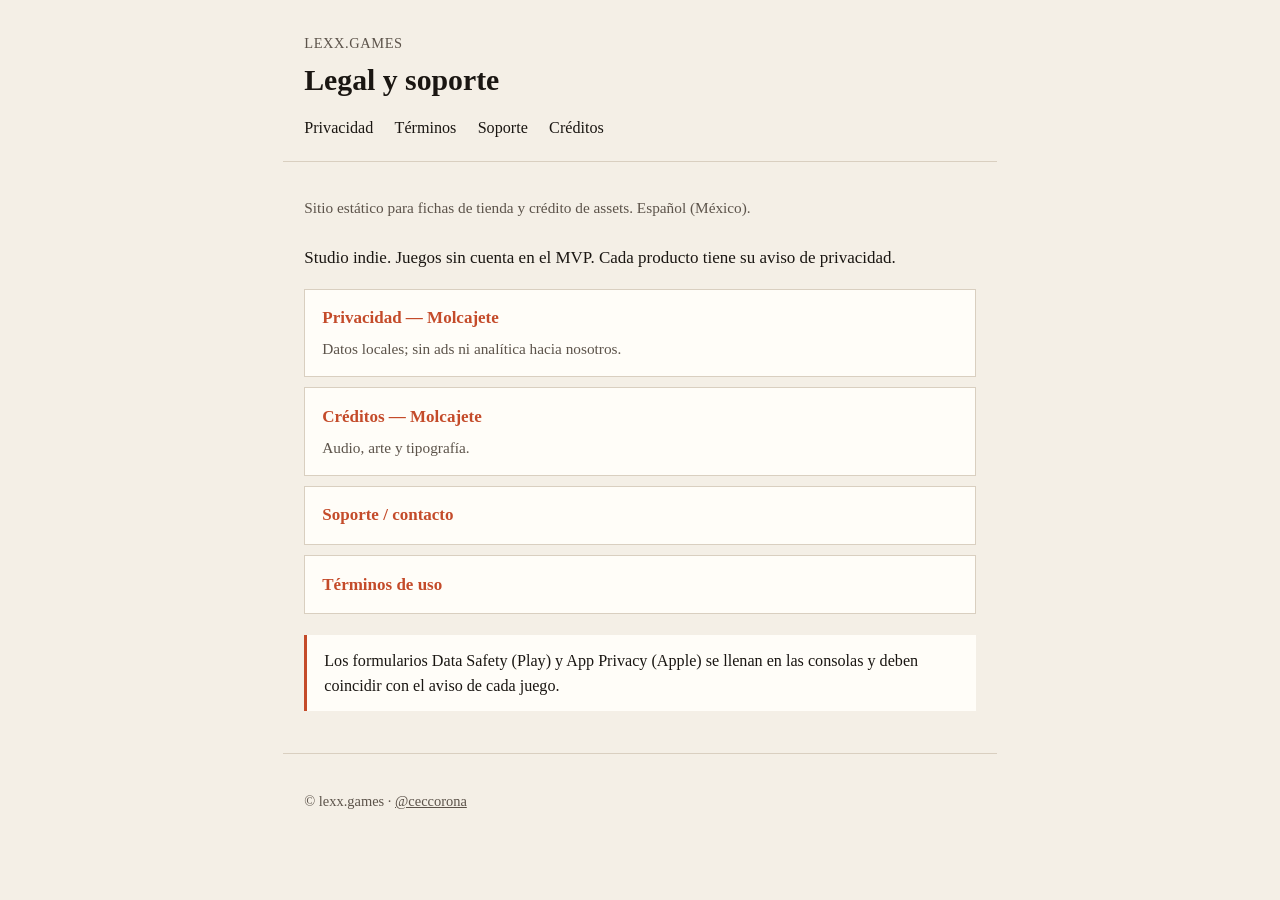
==== index.html @ 4d1ebaa6 "Initial legal site for lexx.games." ====
<!DOCTYPE html>
<html lang="es-MX">
<head>
  <meta charset="utf-8" />
  <meta name="viewport" content="width=device-width, initial-scale=1" />
  <title>lexx.games — legal y soporte</title>
  <link rel="stylesheet" href="assets/site.css" />
</head>
<body>
  <header>
    <a class="brand" href="index.html">lexx.games</a>
    <h1>Legal y soporte</h1>
    <nav class="site" aria-label="Principal">
      <a href="privacy/">Privacidad</a>
      <a href="terms/">Términos</a>
      <a href="support/">Soporte</a>
      <a href="credits/molcajete.html">Créditos</a>
    </nav>
  </header>
  <main>
    <p class="meta">Sitio estático para fichas de tienda y crédito de assets. Español (México).</p>
    <p>Studio indie. Juegos sin cuenta en el MVP. Cada producto tiene su aviso de privacidad.</p>
    <ul class="card-list">
      <li>
        <a href="privacy/molcajete.html">Privacidad — Molcajete</a>
        <div class="meta" style="margin:0.35rem 0 0">Datos locales; sin ads ni analítica hacia nosotros.</div>
      </li>
      <li>
        <a href="credits/molcajete.html">Créditos — Molcajete</a>
        <div class="meta" style="margin:0.35rem 0 0">Audio, arte y tipografía.</div>
      </li>
      <li>
        <a href="support/">Soporte / contacto</a>
      </li>
      <li>
        <a href="terms/">Términos de uso</a>
      </li>
    </ul>
    <p class="note">Los formularios Data Safety (Play) y App Privacy (Apple) se llenan en las consolas y deben coincidir con el aviso de cada juego.</p>
  </main>
  <footer>
    <p>© lexx.games · <a href="https://x.com/ceccorona">@ceccorona</a></p>
  </footer>
</body>
</html>
---- assets/site.css ----
:root {
  --bg: #f4efe6;
  --ink: #1a1612;
  --muted: #5c534a;
  --accent: #c44b2a;
  --card: #fffdf8;
  --line: #d9cfc0;
  --max: 42rem;
}

* { box-sizing: border-box; }
html { font-size: 17px; }
body {
  margin: 0;
  font-family: "Iowan Old Style", "Palatino Linotype", Palatino, Georgia, serif;
  background: var(--bg);
  color: var(--ink);
  line-height: 1.55;
  min-height: 100vh;
}
a { color: var(--accent); }
a:hover { text-decoration-thickness: 2px; }
header, main, footer {
  max-width: var(--max);
  margin: 0 auto;
  padding: 1.25rem 1.25rem;
}
header {
  border-bottom: 1px solid var(--line);
  padding-top: 1.75rem;
}
header .brand {
  font-size: 0.85rem;
  letter-spacing: 0.04em;
  text-transform: uppercase;
  color: var(--muted);
  text-decoration: none;
}
header h1 {
  margin: 0.35rem 0 0;
  font-size: 1.75rem;
  font-weight: 700;
  line-height: 1.2;
}
nav.site {
  display: flex;
  flex-wrap: wrap;
  gap: 0.75rem 1.25rem;
  margin-top: 1rem;
  font-size: 0.95rem;
}
nav.site a { text-decoration: none; color: var(--ink); }
nav.site a:hover { color: var(--accent); }
.meta {
  color: var(--muted);
  font-size: 0.9rem;
  margin: 0.75rem 0 1.5rem;
}
main h2 {
  font-size: 1.2rem;
  margin: 1.75rem 0 0.5rem;
}
main ul { padding-left: 1.2rem; }
main li { margin: 0.35rem 0; }
main table {
  width: 100%;
  border-collapse: collapse;
  font-size: 0.92rem;
  background: var(--card);
  border: 1px solid var(--line);
}
main th, main td {
  text-align: left;
  padding: 0.5rem 0.65rem;
  border-bottom: 1px solid var(--line);
  vertical-align: top;
}
main th { background: #ebe3d6; }
.card-list {
  list-style: none;
  padding: 0;
  margin: 1rem 0;
}
.card-list li {
  background: var(--card);
  border: 1px solid var(--line);
  padding: 0.9rem 1rem;
  margin: 0.6rem 0;
}
.card-list a { font-weight: 700; text-decoration: none; }
.note {
  background: var(--card);
  border-left: 3px solid var(--accent);
  padding: 0.75rem 1rem;
  margin: 1.25rem 0;
  font-size: 0.95rem;
}
footer {
  border-top: 1px solid var(--line);
  color: var(--muted);
  font-size: 0.85rem;
  padding-bottom: 2.5rem;
}
footer a { color: var(--muted); }
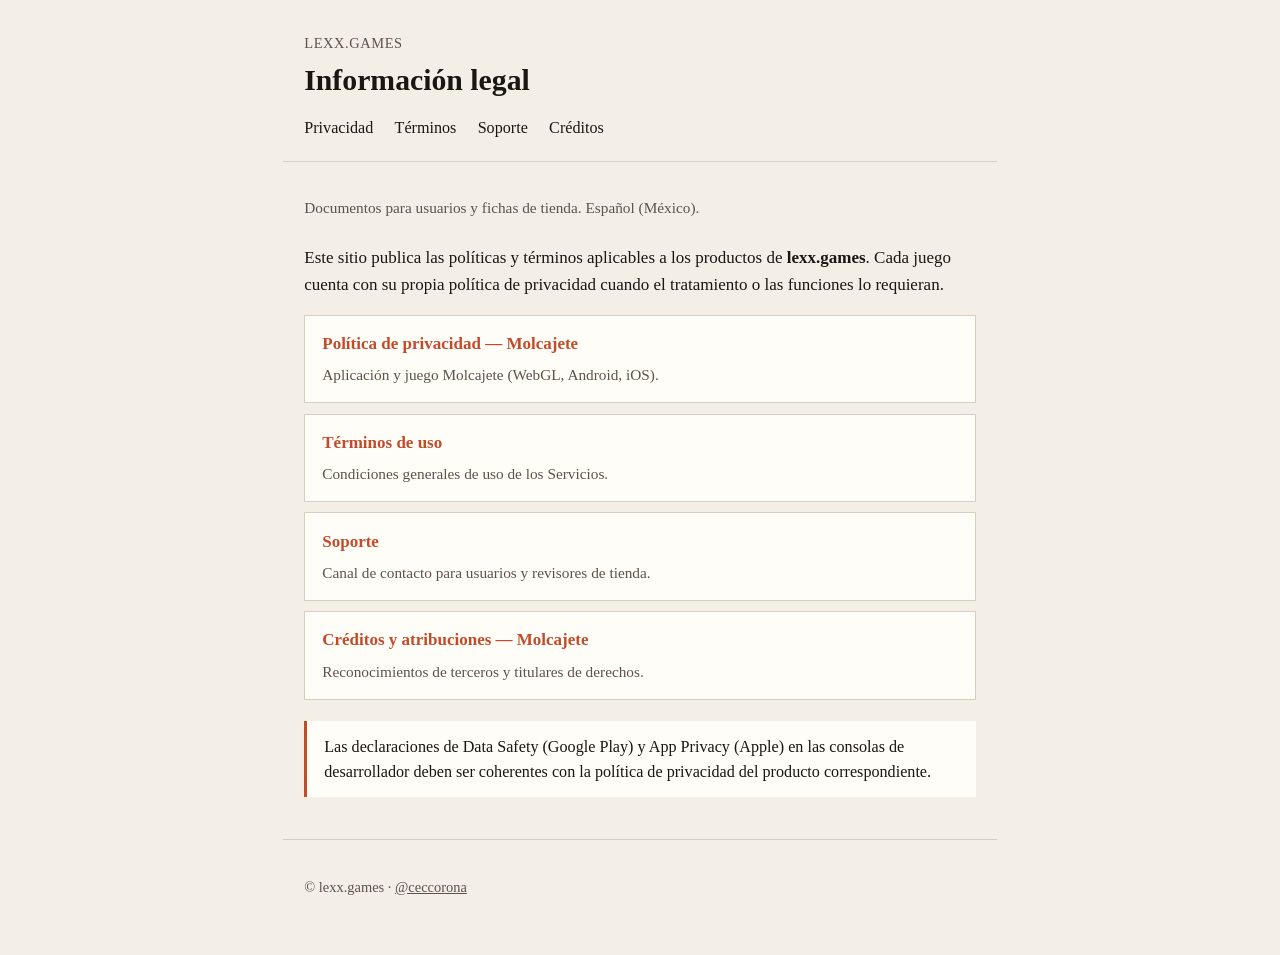
==== commit 5da27c6d: "Reescribe privacy, términos, soporte y créditos con texto formal. Machotes ES-MX alineados al MVP si" ====
--- a/index.html
+++ b/index.html
@@ -3,13 +3,13 @@
 <head>
   <meta charset="utf-8" />
   <meta name="viewport" content="width=device-width, initial-scale=1" />
-  <title>lexx.games — legal y soporte</title>
+  <title>lexx.games — Información legal</title>
   <link rel="stylesheet" href="assets/site.css" />
 </head>
 <body>
   <header>
     <a class="brand" href="index.html">lexx.games</a>
-    <h1>Legal y soporte</h1>
+    <h1>Información legal</h1>
     <nav class="site" aria-label="Principal">
       <a href="privacy/">Privacidad</a>
       <a href="terms/">Términos</a>
@@ -18,25 +18,34 @@
     </nav>
   </header>
   <main>
-    <p class="meta">Sitio estático para fichas de tienda y crédito de assets. Español (México).</p>
-    <p>Studio indie. Juegos sin cuenta en el MVP. Cada producto tiene su aviso de privacidad.</p>
+    <p class="meta">Documentos para usuarios y fichas de tienda. Español (México).</p>
+    <p>
+      Este sitio publica las políticas y términos aplicables a los productos de
+      <strong>lexx.games</strong>. Cada juego cuenta con su propia política de privacidad cuando
+      el tratamiento o las funciones lo requieran.
+    </p>
     <ul class="card-list">
       <li>
-        <a href="privacy/molcajete.html">Privacidad — Molcajete</a>
-        <div class="meta" style="margin:0.35rem 0 0">Datos locales; sin ads ni analítica hacia nosotros.</div>
-      </li>
-      <li>
-        <a href="credits/molcajete.html">Créditos — Molcajete</a>
-        <div class="meta" style="margin:0.35rem 0 0">Audio, arte y tipografía.</div>
-      </li>
-      <li>
-        <a href="support/">Soporte / contacto</a>
+        <a href="privacy/molcajete.html">Política de privacidad — Molcajete</a>
+        <div class="meta" style="margin:0.35rem 0 0">Aplicación y juego Molcajete (WebGL, Android, iOS).</div>
       </li>
       <li>
         <a href="terms/">Términos de uso</a>
+        <div class="meta" style="margin:0.35rem 0 0">Condiciones generales de uso de los Servicios.</div>
+      </li>
+      <li>
+        <a href="support/">Soporte</a>
+        <div class="meta" style="margin:0.35rem 0 0">Canal de contacto para usuarios y revisores de tienda.</div>
+      </li>
+      <li>
+        <a href="credits/molcajete.html">Créditos y atribuciones — Molcajete</a>
+        <div class="meta" style="margin:0.35rem 0 0">Reconocimientos de terceros y titulares de derechos.</div>
       </li>
     </ul>
-    <p class="note">Los formularios Data Safety (Play) y App Privacy (Apple) se llenan en las consolas y deben coincidir con el aviso de cada juego.</p>
+    <p class="note">
+      Las declaraciones de Data Safety (Google Play) y App Privacy (Apple) en las consolas de
+      desarrollador deben ser coherentes con la política de privacidad del producto correspondiente.
+    </p>
   </main>
   <footer>
     <p>© lexx.games · <a href="https://x.com/ceccorona">@ceccorona</a></p>
